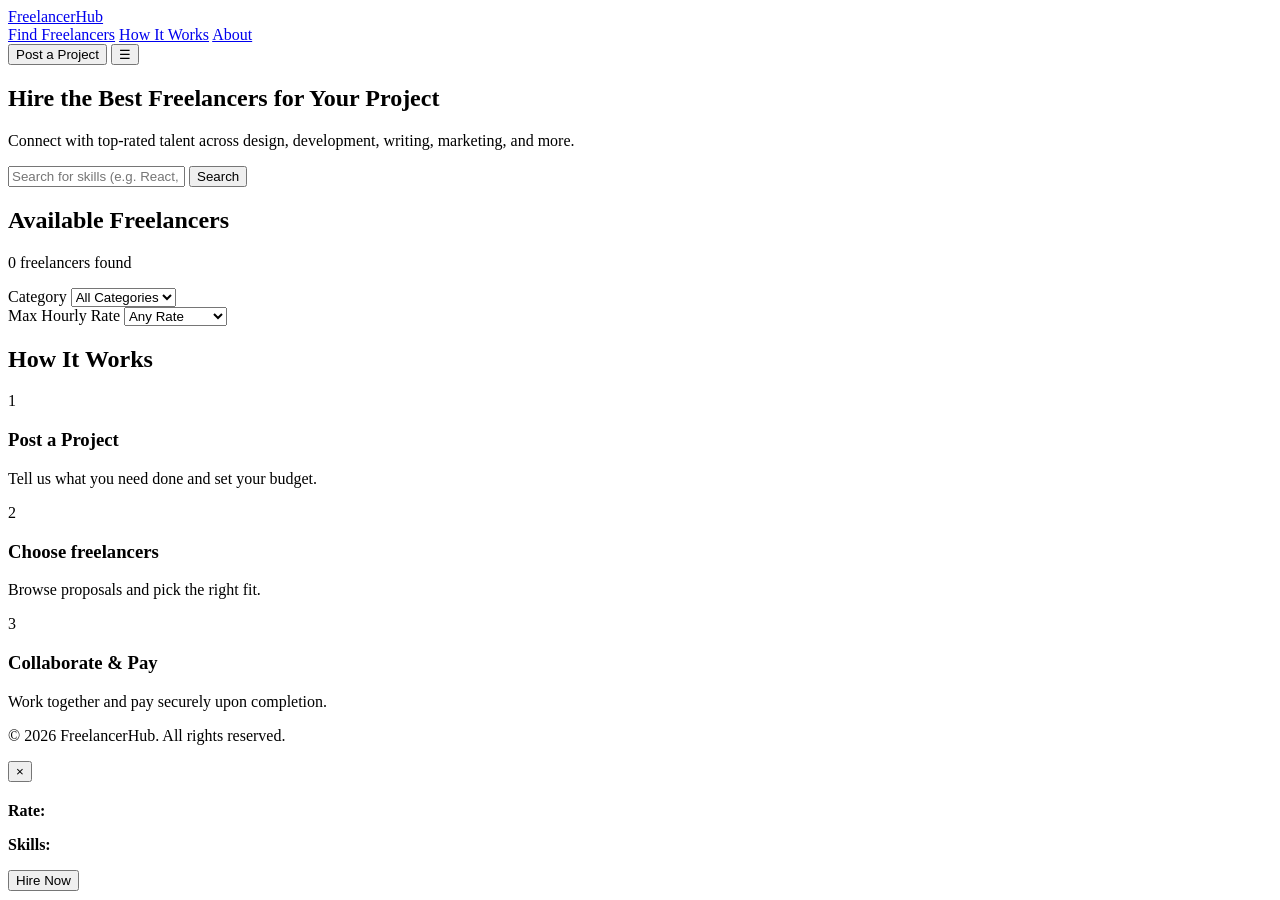
==== index.html @ 1a9e0674 "Rename free.index.html to index.html" ====
<!DOCTYPE html>
<html lang="en">
<head>
  <meta charset="UTF-8">
  <meta name="viewport" content="width=device-width, initial-scale=1.0">
  <title>FreelancerHub</title>
  <link href="CSS/styleFR.css" rel="stylesheet">
</head>
<body>
  <header class="header">
    <div class="container header-inner">
      <a href="#" class="logo">Freelancer<span>Hub</span></a>
      <nav class="nav" id="nav">
        <a href="#find">Find Freelancers</a>
        <a href="#how">How It Works</a>
        <a href="#about">About</a>
      </nav>
      <button class="btn btn-primary" id="postBtn">Post a Project</button>
      <button class="hamburger" id="hamburger" aria-label="Menu">&#9776;</button>
    </div>
  </header>

  <section class="hero">
    <div class="container hero-content">
      <h1>Hire the Best Freelancers for Your Project</h1>
      <p>Connect with top-rated talent across design, development, writing, marketing, and more.</p>
      <form class="search-form" id="searchForm">
        <input type="text" id="searchInput" placeholder="Search for skills (e.g. React, Python, Design)...">
        <button type="submit" class="btn btn-search">Search</button>
      </form>
    </div>
  </section>

  <section class="container" id="find">
    <div class="section-header">
      <h2>Available Freelancers</h2>
      <p><span id="count">0</span> freelancers found</p>
    </div>

    <div class="filter-bar">
      <div class="filter-group">
        <label for="categoryFilter">Category</label>
        <select id="categoryFilter">
          <option value="all">All Categories</option>
          <option value="development">Development</option>
          <option value="design">Design</option>
          <option value="writing">writing</option>
          <option value="marketing">marketing</option>
          <option value="data">Data & AI</option>
        </select>
      </div>
      <div class="filter-group">
        <label for="rateFilter">Max Hourly Rate</label>
        <select id="rateFilter">
          <option value="0">Any Rate</option>
          <option value="30">Up to $30/hr</option>
          <option value="50">Up to $50/hr</option>
          <option value="80">Up to $80/hr</option>
          <option value="150">Up to $150/hr</option>
        </select>
      </div>
    </div>

    <div class="freelancer-grid" id="freelancerGrid"></div>
  </section>

  <section class="section-alt" id="how">
    <div class="container">
      <h2 class="text-center">How It Works</h2>
      <div class="steps">
        <div class="step">
          <div class="step-num">1</div>
          <h3>Post a Project</h3>
          <p>Tell us what you need done and set your budget.</p>
        </div>
        <div class="step">
          <div class="step-num">2</div>
          <h3>Choose freelancers</h3>
          <p>Browse proposals and pick the right fit.</p>
        </div>
        <div class="step">
          <div class="step-num">3</div>
          <h3>Collaborate & Pay</h3>
          <p>Work together and pay securely upon completion.</p>
        </div>
      </div>
    </div>
  </section>

  <footer class="footer">
    <div class="container footer-inner">
      <p>&copy; 2026 FreelancerHub. All rights reserved.</p>
    </div>
  </footer>

  <div class="modal-overlay" id="modal">
    <div class="modal">
      <button class="modal-close" id="modalClose">&times;</button>
      <h2 id="modalName"></h2>
      <p class="modal-role" id="modalRole"></p>
      <p id="modalBio"></p>
      <p><strong>Rate:</strong> <span id="modalRate"></span></p>
      <p><strong>Skills:</strong> <span id="modalSkills"></span></p>
      <button class="btn btn-primary" id="hireBtn">Hire Now</button>
    </div>
  </div>

  <script src="javascript/scriptfr.js"></script>
</body>
</html>
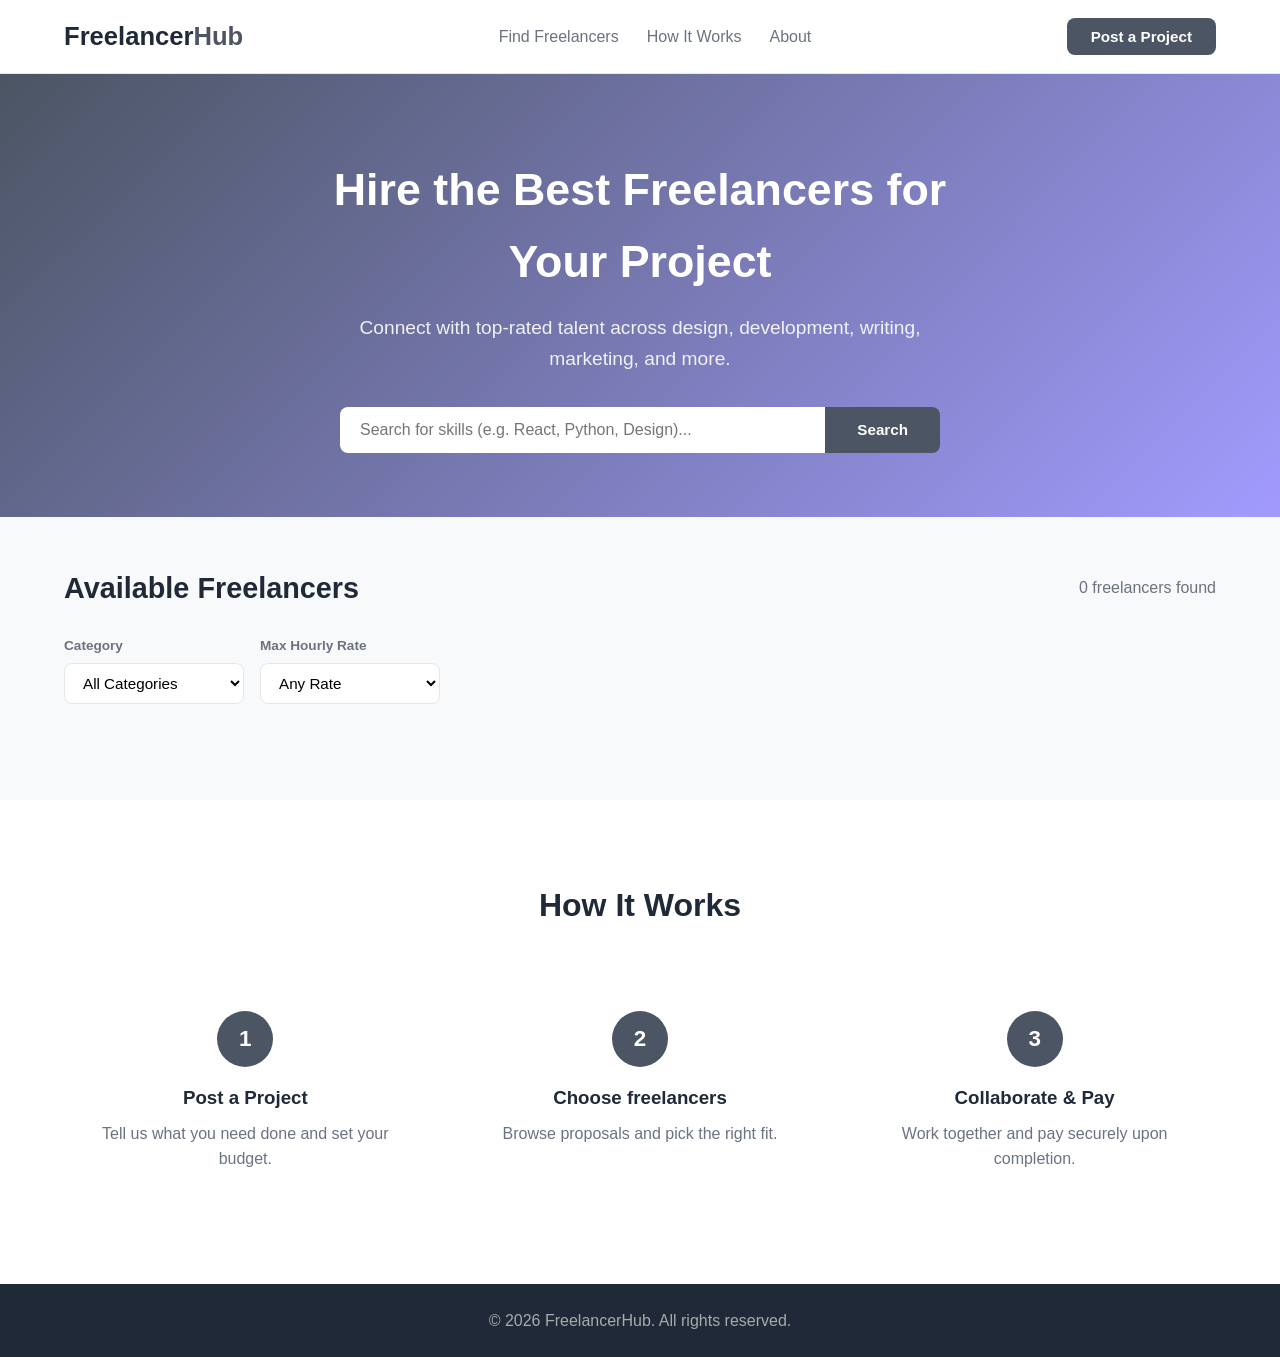
==== commit 07f89773: "Fix HTML structure and update stylesheet link Updated HTML structure and fixed stylesheet link." ====
--- a/index.html
+++ b/index.html
@@ -4,7 +4,7 @@
   <meta charset="UTF-8">
   <meta name="viewport" content="width=device-width, initial-scale=1.0">
   <title>FreelancerHub</title>
-  <link href="CSS/styleFR.css" rel="stylesheet">
+  <link rel="stylesheet" href="styleFR.css" >
 </head>
 <body>
   <header class="header">
--- a/styleFR.css
+++ b/styleFR.css
@@ -0,0 +1,408 @@
+* {
+  margin: 0;
+  padding: 0;
+  box-sizing: border-box;
+}
+
+:root {
+  --primary: #4B5563;
+  --primary-dark: #4B5563;
+  --bg: #F8F9FA;
+  --card: #FFFFFF;
+  --text: #1F2937;
+  --text-light: #6B7280;
+  --border: #E5E7EB;
+  --radius: 12px;
+  --shadow: 0 4px 20px rgba(0,0,0,0.08);
+  --transition: 0.3s ease;
+}
+
+body {
+  font-family: -apple-system, BlinkMacSystemFont, 'Segoe UI', Roboto, sans-serif;
+  background: var(--bg);
+  color: var(--text);
+  line-height: 1.6;
+}
+
+.container {
+  max-width: 1200px;
+  margin: 0 auto;
+  padding: 0 24px;
+}
+
+/* Header */
+.header {
+  background: var(--card);
+  border-bottom: 1px solid var(--border);
+  position: sticky;
+  top: 0;
+  z-index: 100;
+}
+
+.header-inner {
+  display: flex;
+  align-items: center;
+  justify-content: space-between;
+  padding: 16px 24px;
+}
+
+.logo {
+  font-size: 1.6rem;
+  font-weight: 800;
+  text-decoration: none;
+  color: var(--text);
+}
+
+.logo span {
+  color: var(--primary);
+}
+
+.nav {
+  display: flex;
+  gap: 28px;
+}
+
+.nav a {
+  text-decoration: none;
+  color: var(--text-light);
+  font-weight: 500;
+  transition: color var(--transition);
+}
+
+.nav a:hover {
+  color: var(--primary);
+}
+
+.hamburger {
+  display: none;
+  background: none;
+  border: none;
+  font-size: 1.5rem;
+  cursor: pointer;
+  color: var(--text);
+}
+
+/* Buttons */
+.btn {
+  padding: 10px 24px;
+  border: none;
+  border-radius: 8px;
+  font-weight: 600;
+  font-size: 0.95rem;
+  cursor: pointer;
+  transition: all var(--transition);
+}
+
+.btn-primary {
+  background: var(--primary);
+  color: #fff;
+}
+
+.btn-primary:hover {
+  background: var(--primary-dark);
+  transform: translateY(-1px);
+}
+
+.btn-search {
+  background: var(--primary);
+  color: #fff;
+  padding: 14px 32px;
+  border-radius: 0 8px 8px 0;
+}
+
+.btn-search:hover {
+  background: var(--primary-dark);
+}
+
+/* Hero */
+.hero {
+  background: linear-gradient(135deg, var(--primary), #a29bfe);
+  color: #fff;
+  text-align: center;
+  padding: 80px 24px 64px;
+}
+
+.hero h1 {
+  font-size: 2.8rem;
+  margin-bottom: 16px;
+  max-width: 700px;
+  margin-left: auto;
+  margin-right: auto;
+}
+
+.hero p {
+  font-size: 1.2rem;
+  opacity: 0.9;
+  margin-bottom: 32px;
+  max-width: 600px;
+  margin-left: auto;
+  margin-right: auto;
+}
+
+.search-form {
+  display: flex;
+  max-width: 600px;
+  margin: 0 auto;
+}
+
+.search-form input {
+  flex: 1;
+  padding: 14px 20px;
+  border: none;
+  border-radius: 8px 0 0 8px;
+  font-size: 1rem;
+  outline: none;
+}
+
+/* Section Header */
+.section-header {
+  display: flex;
+  justify-content: space-between;
+  align-items: center;
+  margin: 48px 0 24px;
+}
+
+.section-header h2 {
+  font-size: 1.8rem;
+}
+
+.section-header p {
+  color: var(--text-light);
+}
+
+/* Filter Bar */
+.filter-bar {
+  display: flex;
+  gap: 16px;
+  margin-bottom: 32px;
+  flex-wrap: wrap;
+}
+
+.filter-group {
+  display: flex;
+  flex-direction: column;
+  gap: 6px;
+}
+
+.filter-group label {
+  font-size: 0.85rem;
+  font-weight: 600;
+  color: var(--text-light);
+}
+
+.filter-group select {
+  padding: 10px 14px;
+  border: 1px solid var(--border);
+  border-radius: 8px;
+  font-size: 0.95rem;
+  background: var(--card);
+  cursor: pointer;
+  outline: none;
+  min-width: 180px;
+}
+
+.filter-group select:focus {
+  border-color: var(--primary);
+}
+
+/* Freelancer Grid */
+.freelancer-grid {
+  display: grid;
+  grid-template-columns: repeat(auto-fill, minmax(280px, 1fr));
+  gap: 24px;
+  margin-bottom: 64px;
+}
+
+.freelancer-card {
+  background: var(--card);
+  border-radius: var(--radius);
+  padding: 28px;
+  box-shadow: var(--shadow);
+  transition: transform var(--transition), box-shadow var(--transition);
+  cursor: pointer;
+}
+
+.freelancer-card:hover {
+  transform: translateY(-4px);
+  box-shadow: 0 8px 30px rgba(0,0,0,0.12);
+}
+
+.freelancer-card .avatar {
+  width: 64px;
+  height: 64px;
+  border-radius: 50%;
+  background: var(--primary);
+  color: #fff;
+  display: flex;
+  align-items: center;
+  justify-content: center;
+  font-size: 1.5rem;
+  font-weight: 700;
+  margin-bottom: 16px;
+}
+
+.freelancer-card h3 {
+  font-size: 1.2rem;
+  margin-bottom: 4px;
+}
+
+.freelancer-card .role {
+  color: var(--primary);
+  font-weight: 600;
+  font-size: 0.85rem;
+  margin-bottom: 8px;
+}
+
+.freelancer-card .bio {
+  color: var(--text-light);
+  font-size: 0.9rem;
+  margin-bottom: 12px;
+  display: -webkit-box;
+  -webkit-line-clamp: 2;
+  -webkit-box-orient: vertical;
+  overflow: hidden;
+}
+
+.freelancer-card .rate {
+  font-weight: 700;
+  color: var(--text);
+  margin-bottom: 12px;
+}
+
+.freelancer-card .skills {
+  display: flex;
+  flex-wrap: wrap;
+  gap: 6px;
+}
+
+.skill-tag {
+  background: #f0edff;
+  color: var(--primary);
+  font-size: 0.78rem;
+  font-weight: 600;
+  padding: 4px 10px;
+  border-radius: 20px;
+}
+
+/* Steps */
+.section-alt {
+  background: var(--card);
+  padding: 80px 0;
+}
+
+.text-center {
+  text-align: center;
+  font-size: 2rem;
+  margin-bottom: 48px;
+}
+
+.steps {
+  display: grid;
+  grid-template-columns: repeat(3, 1fr);
+  gap: 32px;
+}
+
+.step {
+  text-align: center;
+  padding: 32px 20px;
+}
+
+.step-num {
+  width: 56px;
+  height: 56px;
+  background: var(--primary);
+  color: #fff;
+  border-radius: 50%;
+  display: flex;
+  align-items: center;
+  justify-content: center;
+  font-size: 1.4rem;
+  font-weight: 700;
+  margin: 0 auto 16px;
+}
+
+.step h3 {
+  margin-bottom: 8px;
+}
+
+.step p {
+  color: var(--text-light);
+}
+
+/* Footer */
+.footer {
+  background: var(--text);
+  color: #aaa;
+  text-align: center;
+  padding: 24px 0;
+}
+
+/* Modal */
+.modal-overlay {
+  display: none;
+  position: fixed;
+  inset: 0;
+  background: rgba(0,0,0,0.5);
+  align-items: center;
+  justify-content: center;
+  z-index: 200;
+}
+
+.modal-overlay.active {
+  display: flex;
+}
+
+.modal {
+  background: var(--card);
+  border-radius: var(--radius);
+  padding: 40px;
+  max-width: 480px;
+  width: 90%;
+  position: relative;
+  box-shadow: 0 20px 60px rgba(0,0,0,0.3);
+}
+
+.modal-close {
+  position: absolute;
+  top: 16px;
+  right: 20px;
+  background: none;
+  border: none;
+  font-size: 1.8rem;
+  cursor: pointer;
+  color: var(--text-light);
+}
+
+.modal h2 {
+  margin-bottom: 4px;
+}
+
+.modal-role {
+  color: var(--primary);
+  font-weight: 600;
+  margin-bottom: 12px;
+}
+
+.modal p {
+  margin-bottom: 8px;
+  color: var(--text-light);
+}
+
+.modal .btn {
+  margin-top: 16px;
+  width: 100%;
+}
+
+/* Responsive */
+@media (max-width: 768px) {
+  .hero h1 { font-size: 2rem; }
+  .nav { display: none; }
+  .nav.open { display: flex; flex-direction: column; position: absolute; top: 64px; left: 0; right: 0; background: var(--card); padding: 20px; border-bottom: 1px solid var(--border); }
+  .hamburger { display: block; }
+  .steps { grid-template-columns: 1fr; }
+  .header-inner .btn-primary { display: none; }
+  .search-form { flex-direction: column; }
+  .search-form input { border-radius: 8px; }
+  .btn-search { border-radius: 8px; margin-top: 8px; }
+  .filter-bar { flex-direction: column; }
+}
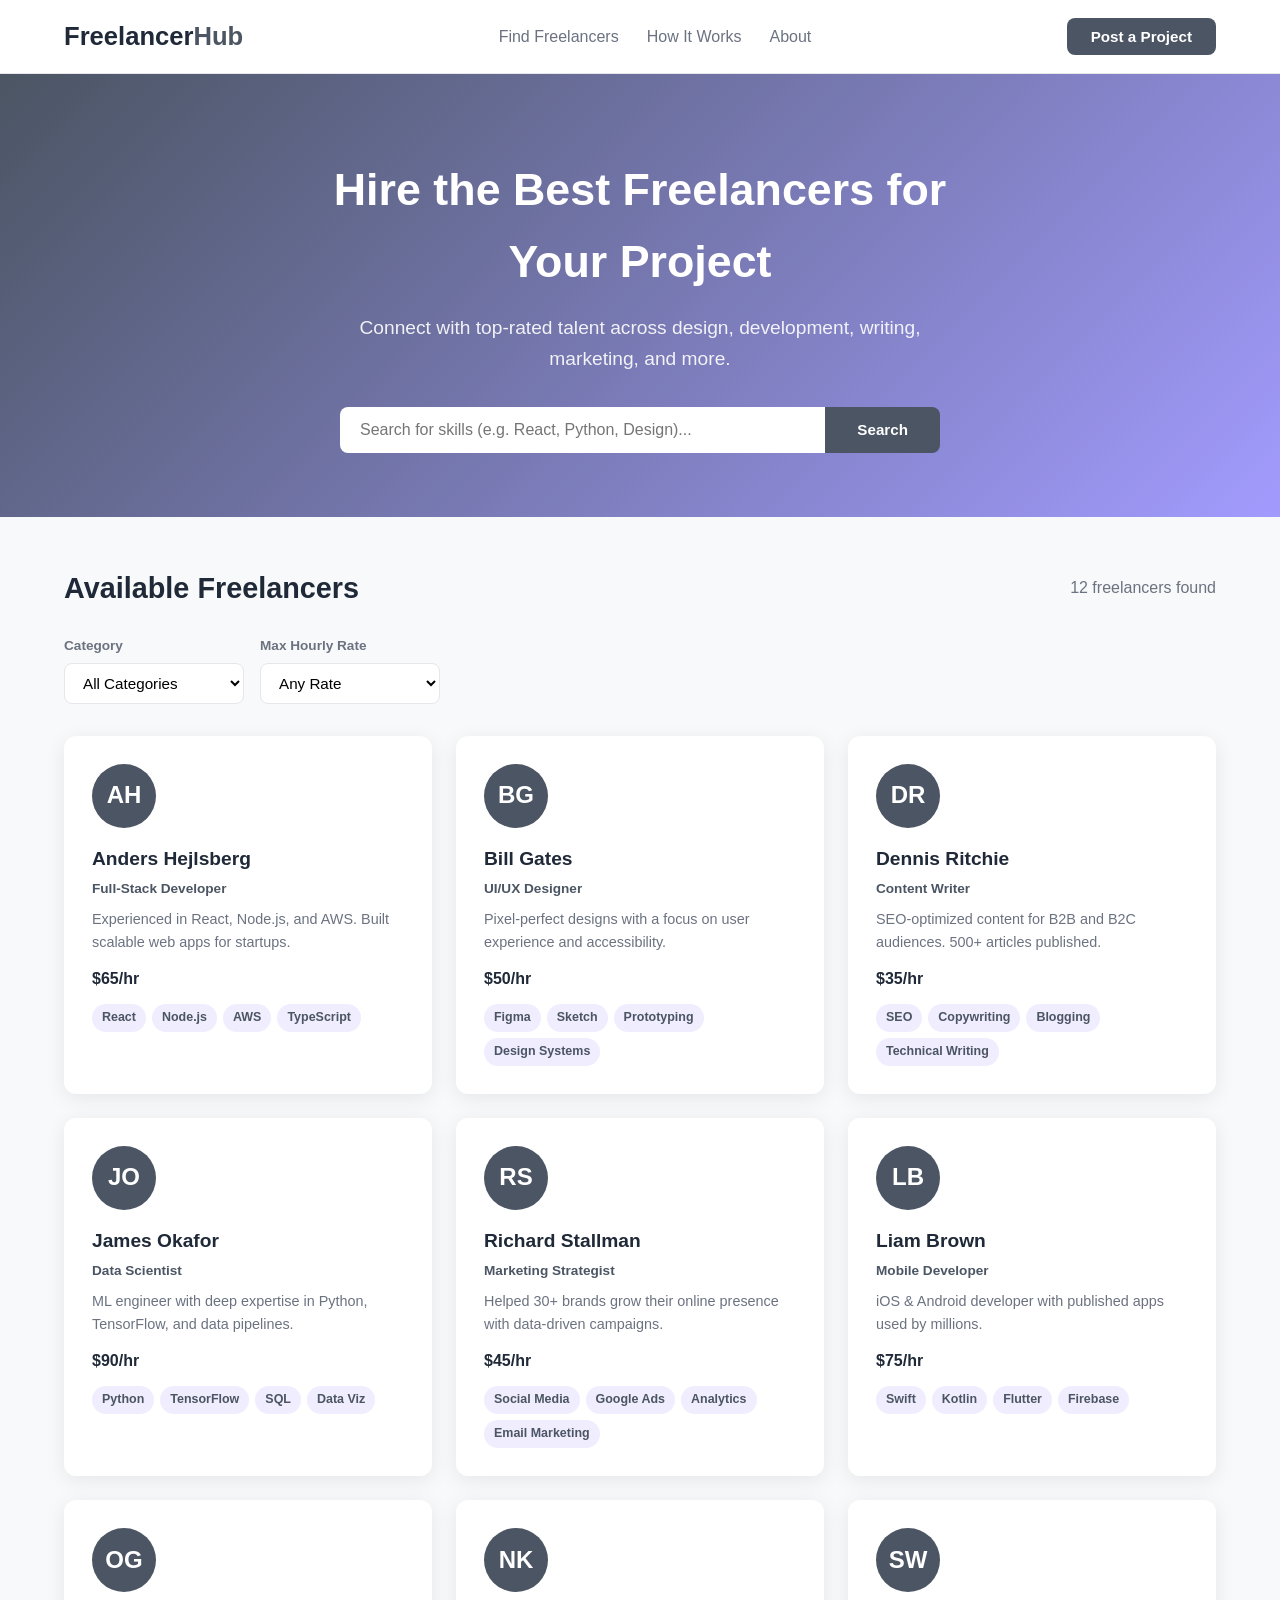
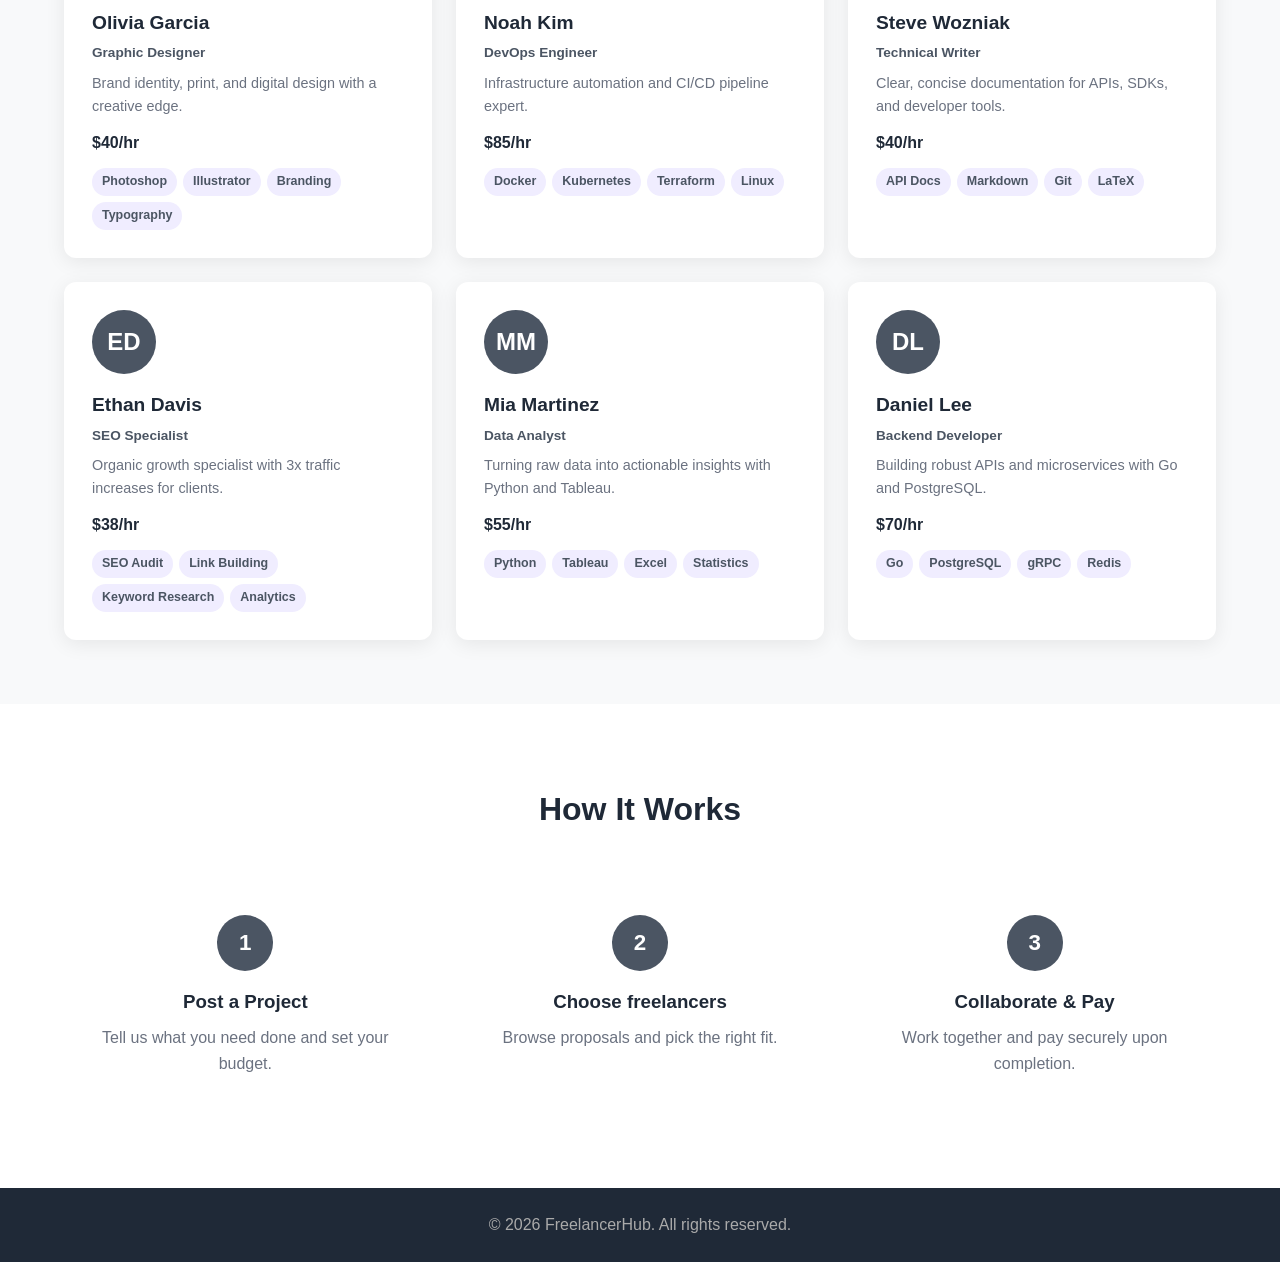
==== commit d3247e86: "Fix HTML encoding issues in index.html" ====
--- a/index.html
+++ b/index.html
@@ -105,6 +105,6 @@
     </div>
   </div>
 
-  <script src="javascript/scriptfr.js"></script>
+  <script src="scriptfr.js"></script>
 </body>
 </html>
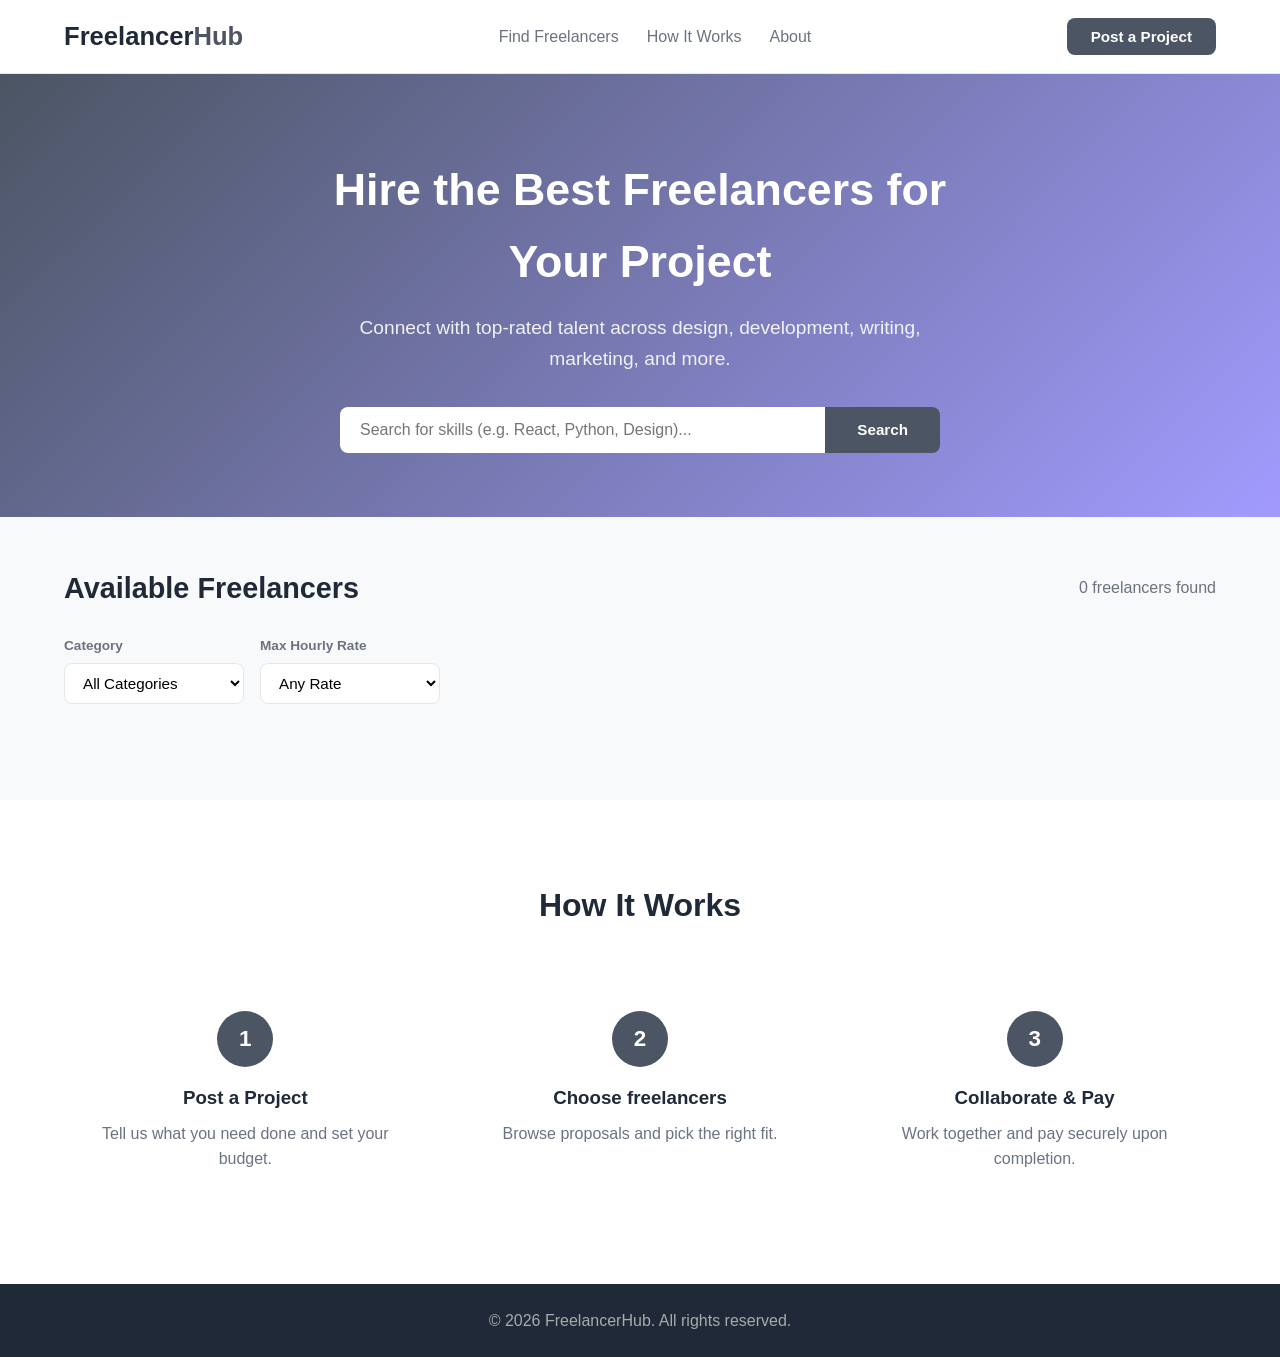
==== commit e71e6f5e: "Fix HTML formatting and structure" ====
--- a/index.html
+++ b/index.html
@@ -105,6 +105,6 @@
     </div>
   </div>
 
-  <script src="scriptfr.js"></script>
+  <script src="javascript/scriptfr.js"></script>
 </body>
 </html>
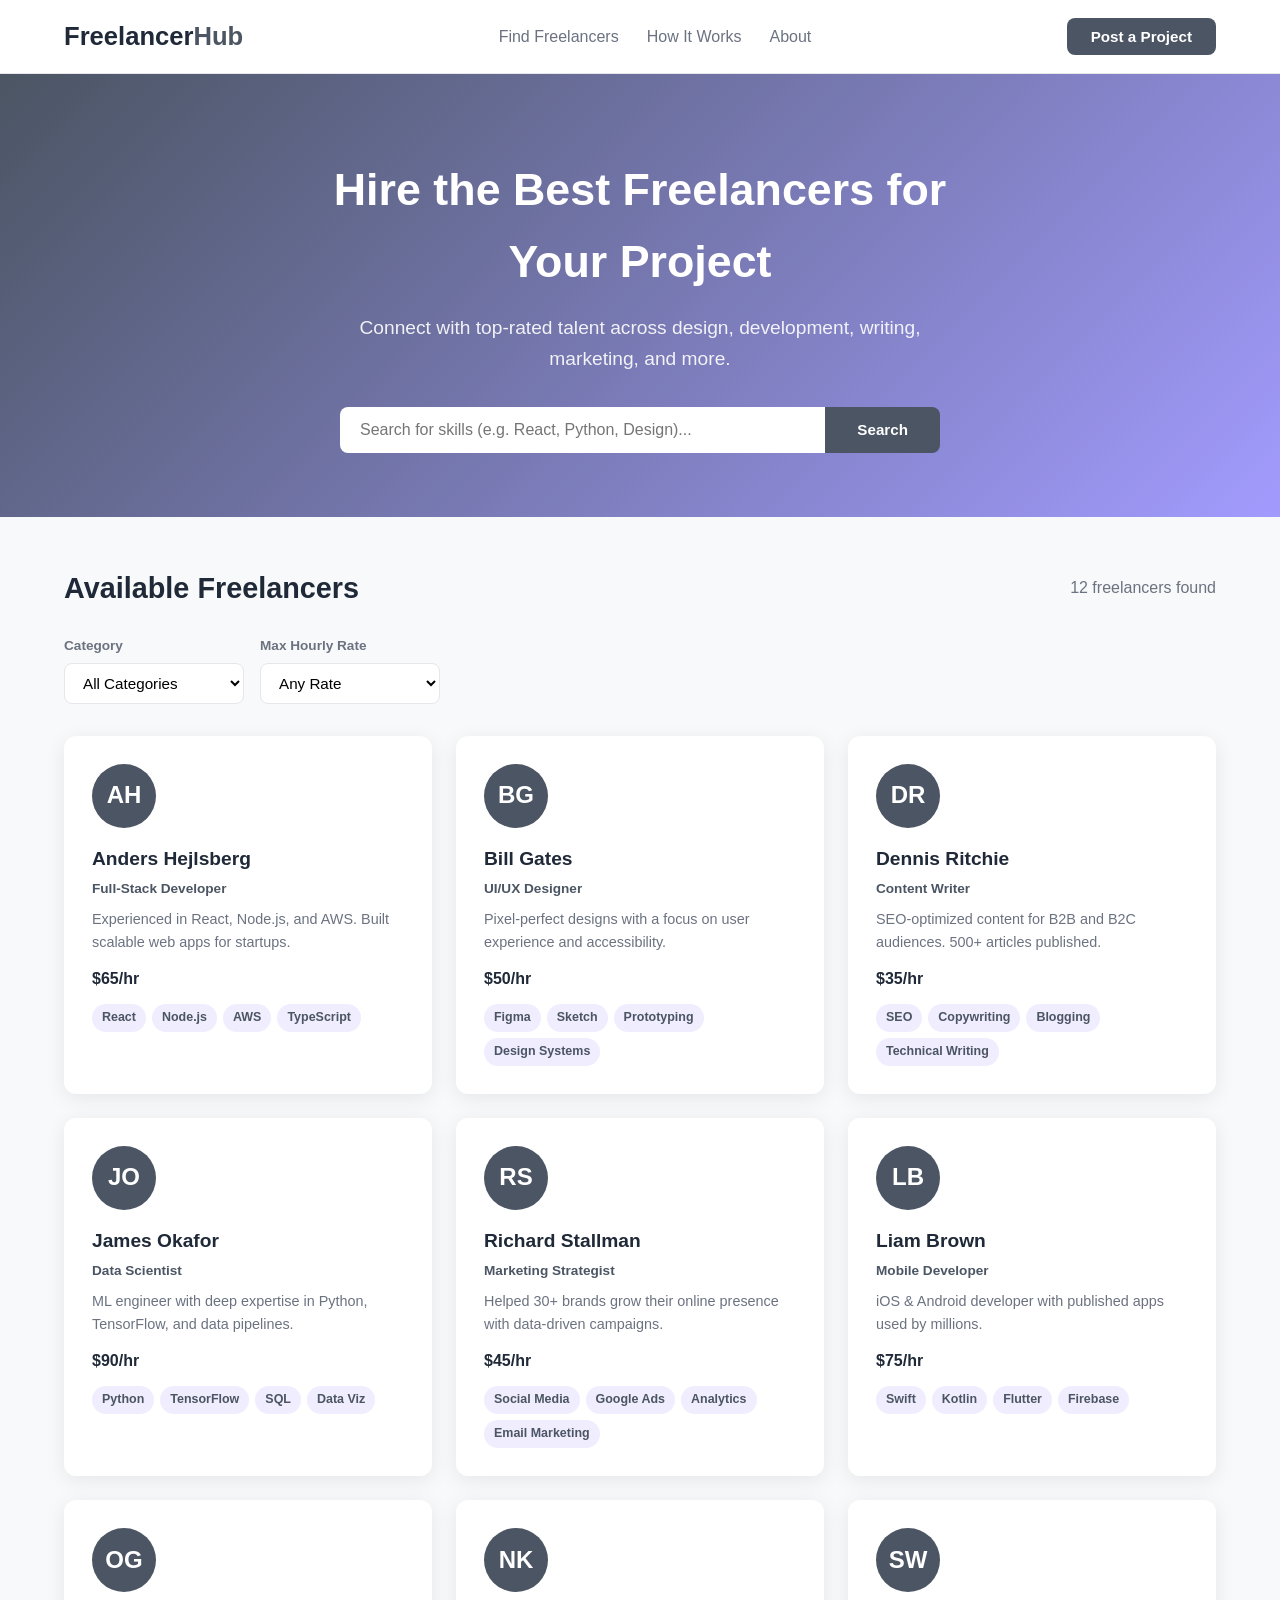
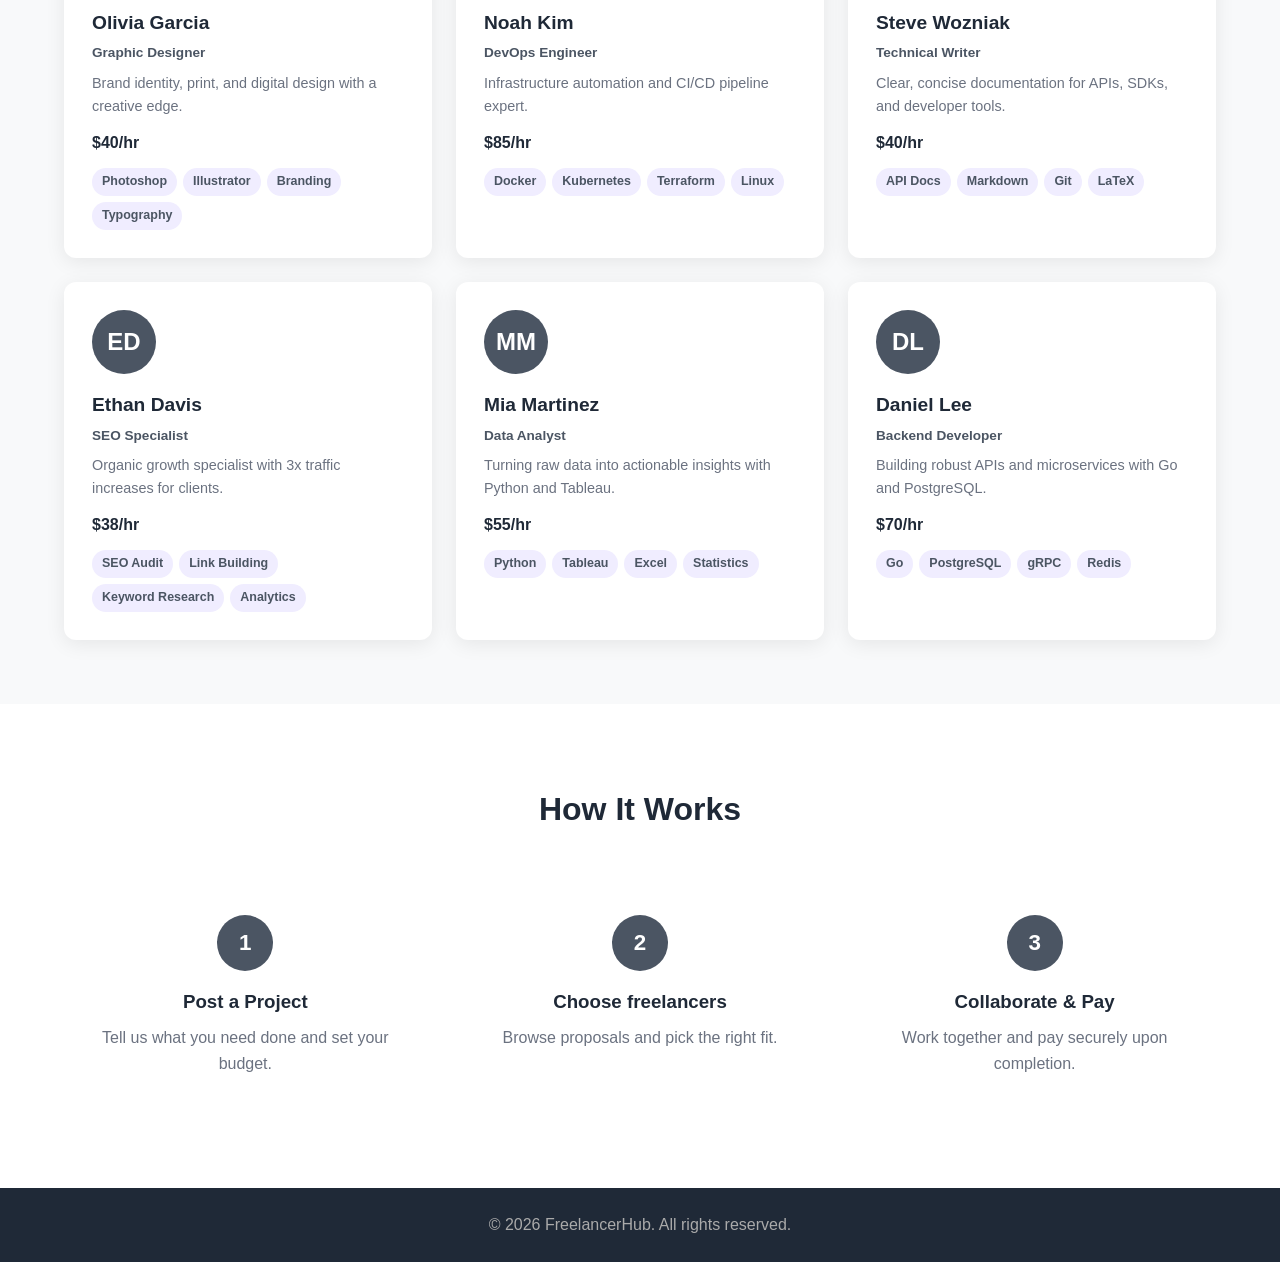
==== commit 55dc181a: "Fix HTML encoding issues in index.html" ====
--- a/index.html
+++ b/index.html
@@ -105,6 +105,6 @@
     </div>
   </div>
 
-  <script src="javascript/scriptfr.js"></script>
+  <script src="scriptfr.js"></script>
 </body>
 </html>
